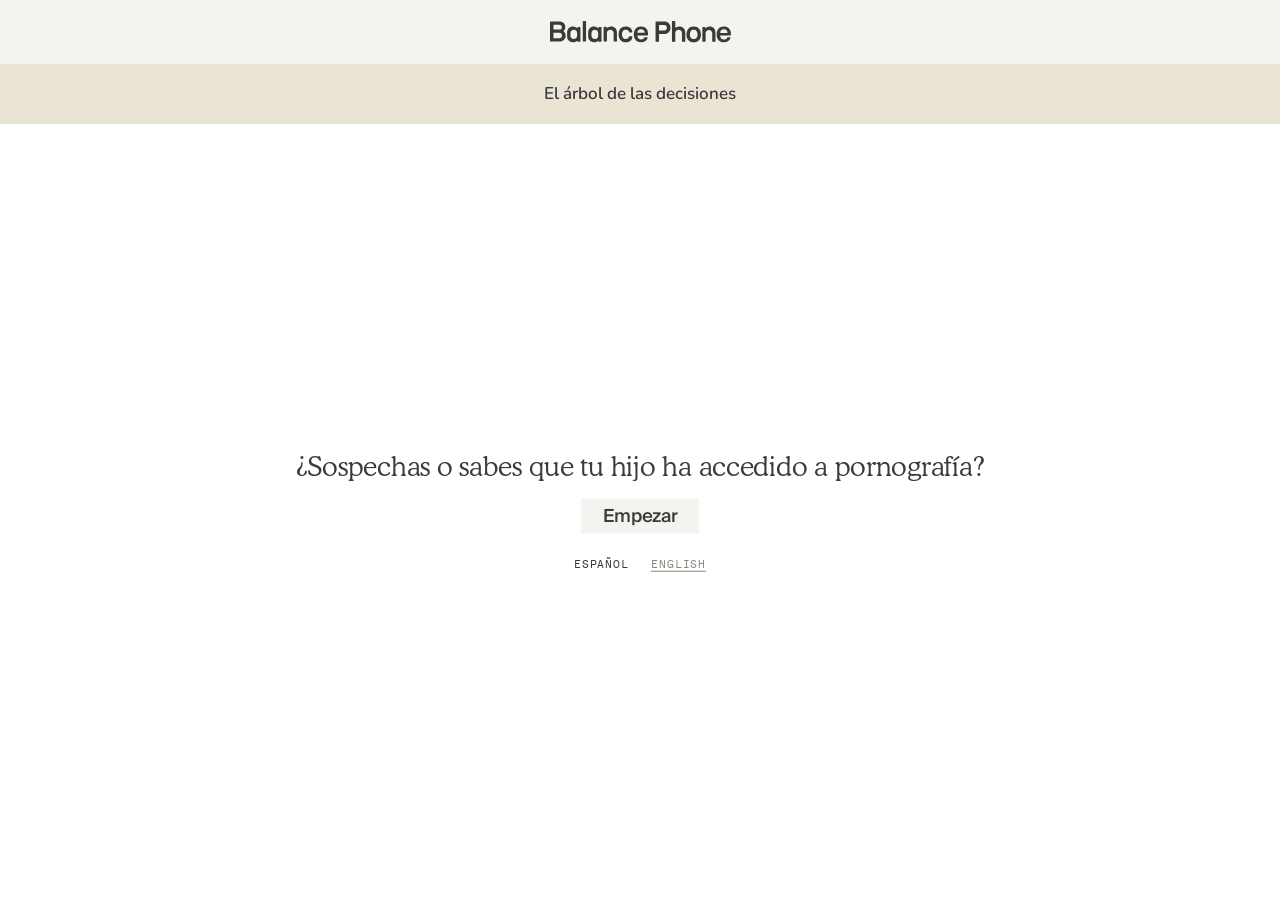
==== index.html @ 3c530041 "Preview of the decision tree, both versions, for external review Co-Authored-By: Claude Fable 5.1 <n" ====
<!DOCTYPE html><html lang="es"><head><meta charset="utf-8"><meta name="robots" content="noindex, nofollow"><meta http-equiv="refresh" content="0; url=arbol-v2.html"><title>El árbol de las decisiones · Balance Phone</title></head><body><a href="arbol-v2.html">Abrir</a></body></html>
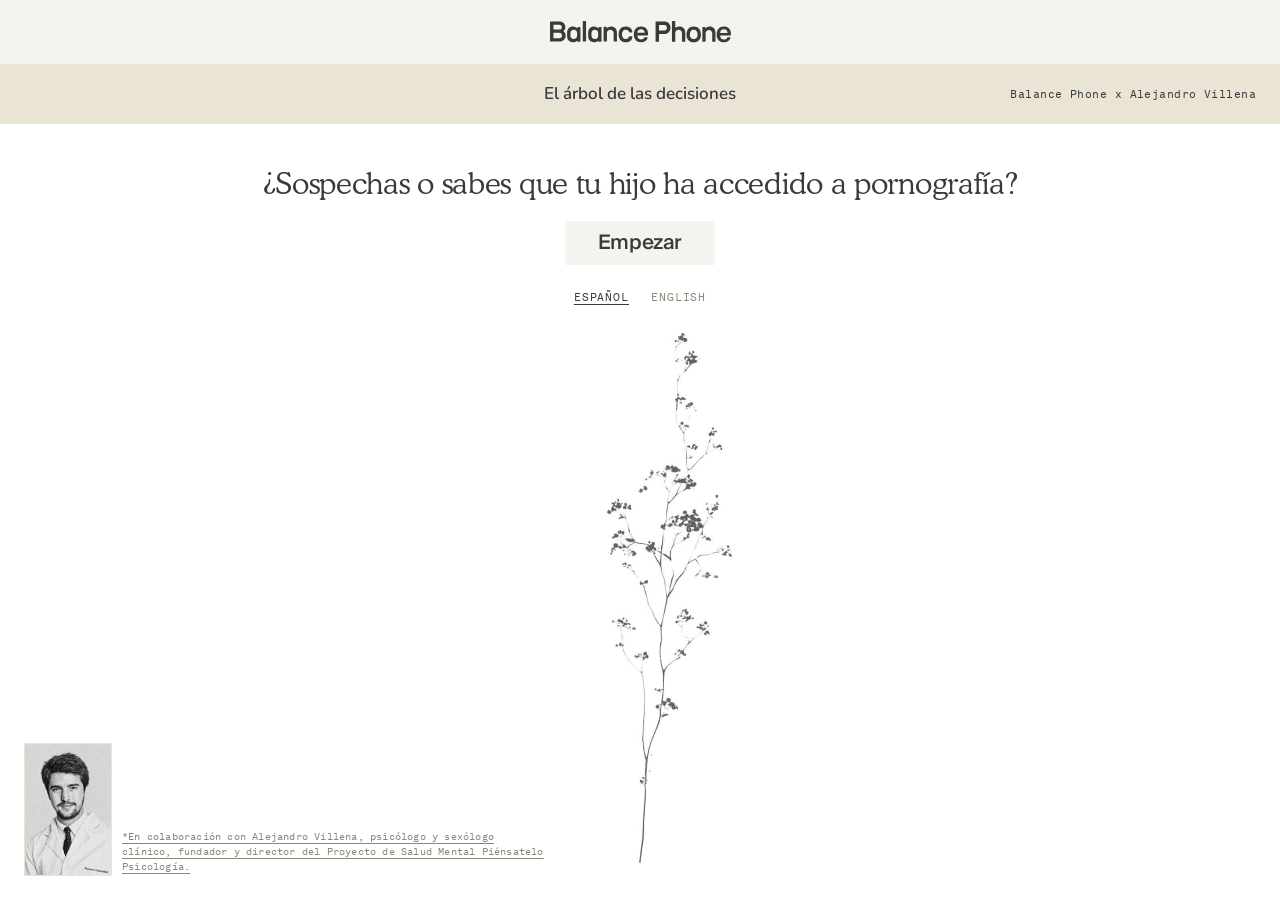
==== commit 9d5d1052: "Root link always fetches a fresh page Co-Authored-By: Claude Fable 5.1 <noreply@anthropic.com>" ====
--- a/index.html
+++ b/index.html
@@ -1 +1,3 @@
-<!DOCTYPE html><html lang="es"><head><meta charset="utf-8"><meta name="robots" content="noindex, nofollow"><meta http-equiv="refresh" content="0; url=arbol-v2.html"><title>El árbol de las decisiones · Balance Phone</title></head><body><a href="arbol-v2.html">Abrir</a></body></html>
+<!DOCTYPE html><html lang="es"><head><meta charset="utf-8"><meta name="robots" content="noindex, nofollow"><title>El árbol de las decisiones · Balance Phone</title>
+<script>location.replace('arbol-v2.html?v=' + Date.now() + (location.search.includes('lang=en') ? '&lang=en' : ''));</script>
+<noscript><meta http-equiv="refresh" content="0; url=arbol-v2.html"></noscript></head><body><a href="arbol-v2.html">Abrir</a></body></html>
